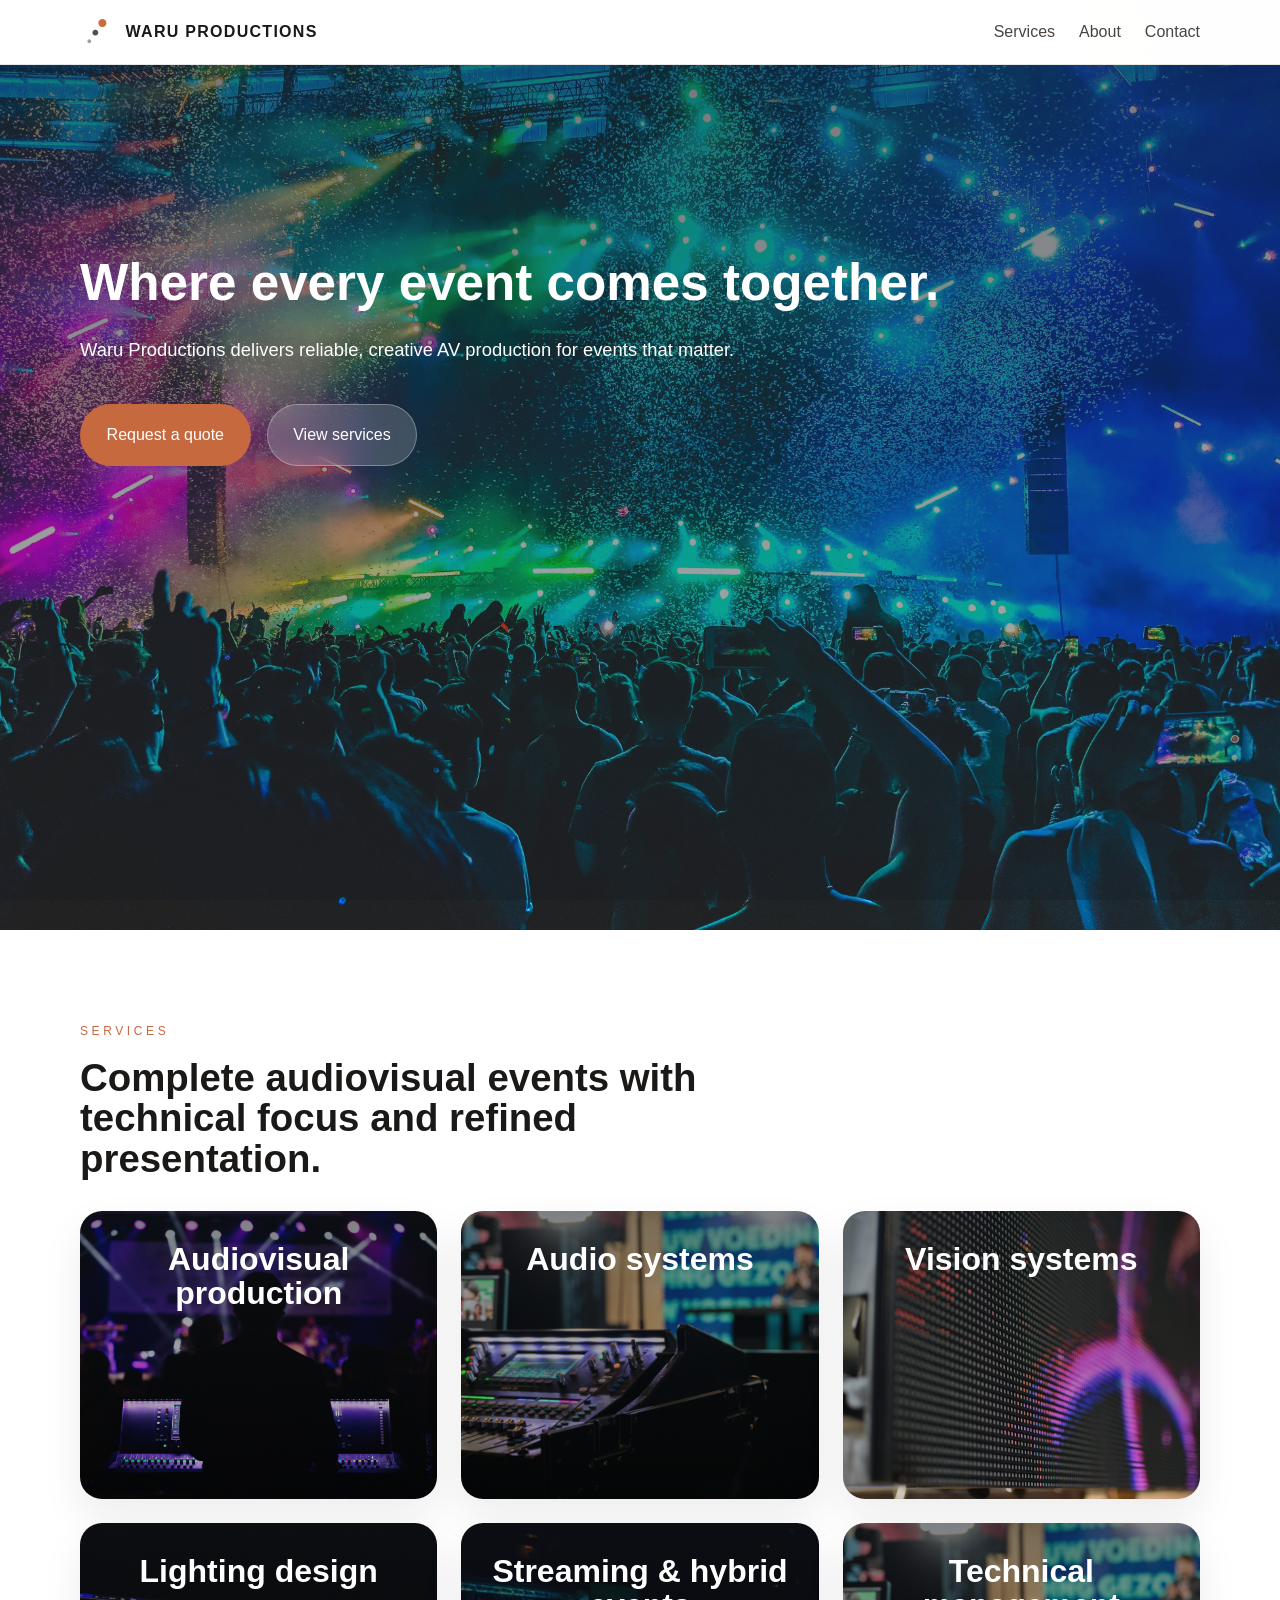
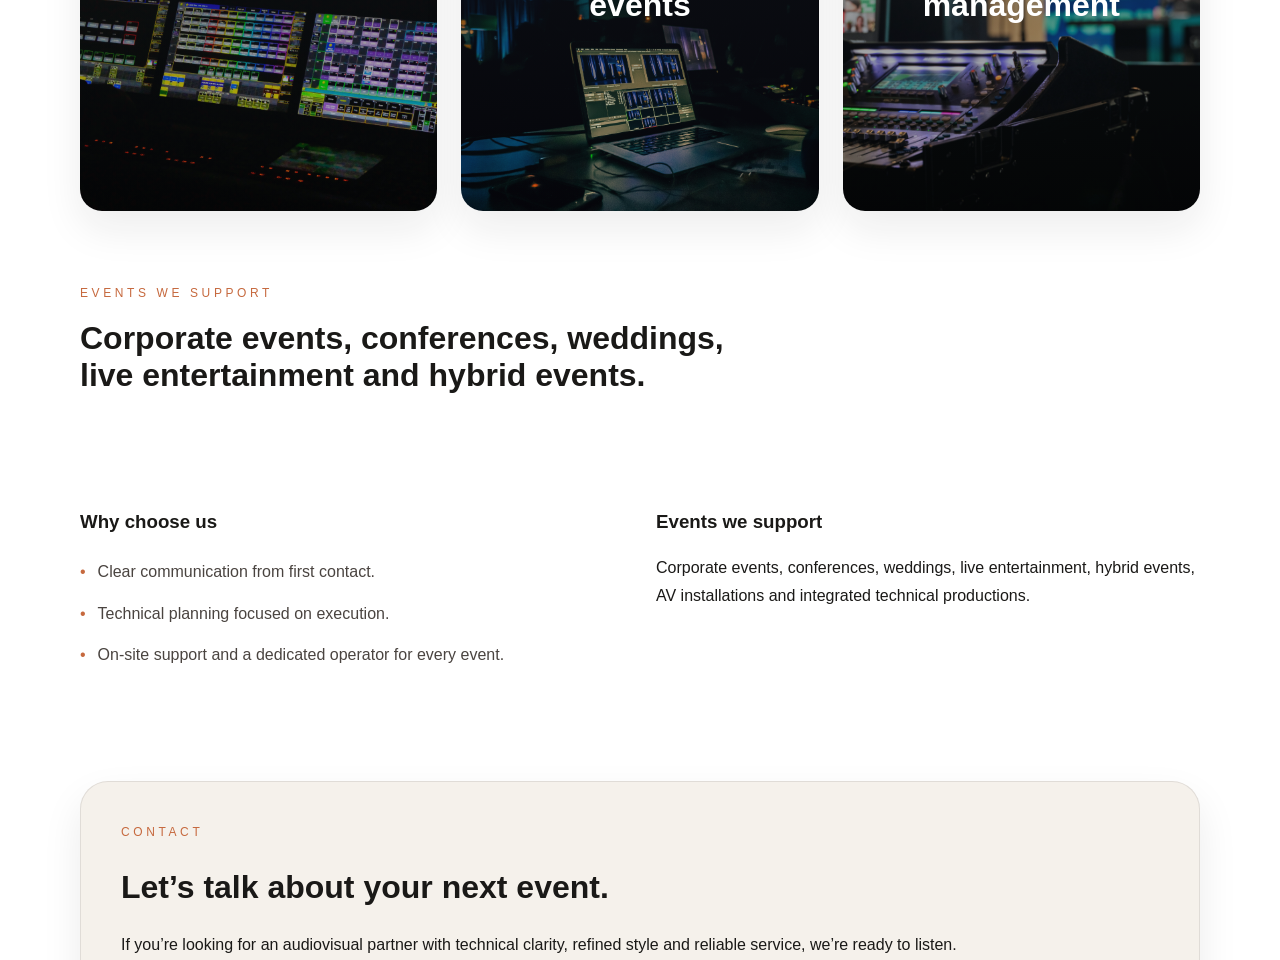
==== index.html @ 51857879 "primera versión del sitio" ====
<!DOCTYPE html>
<html lang="en">
  <head>
    <meta charset="UTF-8" />
    <meta name="viewport" content="width=device-width, initial-scale=1.0" />
    <title>Waru Productions | Reliable audiovisual production for events</title>
    <link rel="stylesheet" href="css/styles.css" />
  </head>
  <body>
    <header class="site-header">
      <div class="container header-inner">
        <a href="#home" class="brand">
          <img src="assets/waru-logo.png" alt="Waru Productions logo" class="brand-logo" />
          <span>Waru Productions</span>
        </a>
        <button class="nav-toggle" aria-expanded="false" aria-controls="site-nav">
          <span class="nav-toggle__bar"></span>
          <span class="nav-toggle__bar"></span>
          <span class="nav-toggle__bar"></span>
        </button>
        <nav id="site-nav" class="site-nav" aria-label="Main navigation">
          <a href="services.html">Services</a>
          <a href="about.html">About</a>
          <a href="#contact">Contact</a>
        </nav>
      </div>
    </header>

    <main>
      <section id="home" class="hero">
        <div class="container hero-grid">
          <div class="hero-copy hero-copy--large">
            <h1 class="typewriter" data-text="Where every event comes together."></h1>
            <p class="hero-text">
              Waru Productions delivers reliable, creative AV production for events that matter.
            </p>
            <div class="hero-actions">
              <a class="button button-primary" href="#contact">Request a quote</a>
              <a class="button button-secondary" href="#services">View services</a>
            </div>
          </div>
        </div>
      </section>

      <section id="services" class="section services-section">
        <div class="container">
          <div class="section-header">
            <p class="eyebrow">Services</p>
            <h2>Complete audiovisual events with technical focus and refined presentation.</h2>
          </div>
          <div class="services-grid">
            <article class="service-card service-card--live-events">
              <div class="service-card__inner">
                <div class="service-card__face service-card__face--front">
                  <h3>Audiovisual production</h3>
                </div>
                <div class="service-card__face service-card__face--back">
                  <p>Integrated sound, image and lighting design for seamless event experiences.</p>
                </div>
              </div>
            </article>
            <article class="service-card">
              <div class="service-card__inner">
                <div class="service-card__face service-card__face--front">
                  <h3>Audio systems</h3>
                </div>
                <div class="service-card__face service-card__face--back">
                  <p>Installation and tuning of sound systems with coverage, clarity and professional control.</p>
                </div>
              </div>
            </article>
            <article class="service-card service-card--led">
              <div class="service-card__inner">
                <div class="service-card__face service-card__face--front">
                  <h3>Vision systems</h3>
                </div>
                <div class="service-card__face service-card__face--back">
                  <p>Screens, projection and image control for rooms, auditoriums and hybrid environments.</p>
                </div>
              </div>
            </article>
            <article class="service-card service-card--ma-light">
              <div class="service-card__inner">
                <div class="service-card__face service-card__face--front">
                  <h3>Lighting design</h3>
                </div>
                <div class="service-card__face service-card__face--back">
                  <p>Light design and operation to set the right mood for every moment.</p>
                </div>
              </div>
            </article>
            <article class="service-card service-card--live-stream">
              <div class="service-card__inner">
                <div class="service-card__face service-card__face--front">
                  <h3>Streaming & hybrid events</h3>
                </div>
                <div class="service-card__face service-card__face--back">
                  <p>High-quality live streaming and mixed experiences without friction.</p>
                </div>
              </div>
            </article>
            <article class="service-card">
              <div class="service-card__inner">
                <div class="service-card__face service-card__face--front">
                  <h3>Technical management</h3>
                </div>
                <div class="service-card__face service-card__face--back">
                  <p>Production coordination, setup and continuous support throughout the event.</p>
                </div>
              </div>
            </article>
          </div>
        </div>
      </section>

      <section class="section events-support-section">
        <div class="container">
          <div class="section-header">
            <p class="eyebrow">Events we support</p>
            <h2>Corporate events, conferences, weddings, live entertainment and hybrid events.</h2>
          </div>
        </div>
      </section>

      <section class="section trust-section">
        <div class="container trust-grid">
          <div>
            <h3>Why choose us</h3>
            <ul class="trust-list">
              <li>Clear communication from first contact.</li>
              <li>Technical planning focused on execution.</li>
              <li>On-site support and a dedicated operator for every event.</li>
            </ul>
          </div>
          <div>
            <h3>Events we support</h3>
            <p>Corporate events, conferences, weddings, live entertainment, hybrid events, AV installations and integrated technical productions.</p>
          </div>
        </div>
      </section>

      <section id="contact" class="section contact-section">
        <div class="container contact-card">
          <div>
            <p class="eyebrow">Contact</p>
            <h2>Let’s talk about your next event.</h2>
            <p>If you’re looking for an audiovisual partner with technical clarity, refined style and reliable service, we’re ready to listen.</p>
          </div>
          <a class="button button-primary" href="mailto:info@waruproductions.com.au">Send inquiry</a>
        </div>
      </section>
    </main>

    <footer class="site-footer">
      <div class="container footer-inner">
        <p>Waru Productions — Reliable, premium audiovisual production.</p>
      </div>
    </footer>

    <script src="js/main.js" defer></script>
  </body>
</html>
---- css/styles.css ----
:root {
  color-scheme: light;
  --bg: #ffffff;
  --surface: #ebe0d9;
  --surface-alt: #f5f1eb;
  --text: #1a1917;
  --muted: #4a4440;
  --accent: #c6693e;
  --accent-soft: rgba(198, 105, 62, 0.14);
  --border: rgba(74, 68, 64, 0.12);
  --shadow: 0 18px 40px rgba(27, 24, 21, 0.08);
  --radius: 24px;
  font-family: Arial, "Helvetica Neue", Helvetica, sans-serif;
}

* {
  box-sizing: border-box;
}

html {
  scroll-behavior: smooth;
}

body {
  margin: 0;
  min-height: 100vh;
  background: var(--bg);
  color: var(--text);
  line-height: 1.75;
  font-family: Arial, "Helvetica Neue", Helvetica, sans-serif;
}

body::before {
  content: "";
  position: fixed;
  inset: 0;
  background: radial-gradient(circle at top right, rgba(198, 105, 62, 0.12), transparent 25%),
    radial-gradient(circle at bottom left, rgba(74, 68, 64, 0.08), transparent 18%);
  pointer-events: none;
  z-index: -1;
}

img {
  max-width: 100%;
  display: block;
}

a {
  color: inherit;
  text-decoration: none;
}

button,
a.button {
  font: inherit;
}

.container {
  width: min(1120px, calc(100% - 2rem));
  margin: 0 auto;
}

.site-header {
  position: sticky;
  top: 0;
  z-index: 10;
  backdrop-filter: blur(16px);
  background: rgba(255, 255, 255, 0.92);
  border-bottom: 1px solid var(--border);
}

.header-inner {
  display: flex;
  align-items: center;
  justify-content: space-between;
  gap: 1rem;
  padding: 1rem 0;
}

.brand {
  display: inline-flex;
  align-items: center;
  gap: 0.85rem;
  font-weight: 700;
  letter-spacing: 0.08em;
  text-transform: uppercase;
}

.brand-logo {
  width: 2rem;
  height: auto;
  display: block;
}

.site-nav {
  display: flex;
  gap: 1.5rem;
  align-items: center;
}

.site-nav a {
  color: var(--muted);
  transition: color 0.2s ease;
}

.site-nav a:hover,
.site-nav a:focus-visible {
  color: var(--text);
}

.nav-toggle {
  display: none;
  border: 0;
  background: transparent;
  padding: 0.5rem;
  cursor: pointer;
}

.nav-toggle__bar {
  display: block;
  width: 24px;
  height: 2px;
  margin: 5px 0;
  background: var(--text);
}

.hero {
  position: relative;
  min-height: 100vh;
  padding: 0;
  background-image: linear-gradient(rgba(20, 25, 31, 0.6), rgba(20, 25, 31, 0.3)),
    url("../assets/header.jpg");
  background-position: center;
  background-size: cover;
  background-repeat: no-repeat;
  background-attachment: fixed;
  color: #fff;
  transition: min-height 0.35s ease, padding 0.35s ease;
}

.hero.hero--collapsed {
  min-height: 62vh;
  padding: 3rem 0 2rem;
}

.hero-grid {
  position: relative;
  display: grid;
  min-height: 100%;
  align-items: end;
}

.hero-copy {
  padding: clamp(8rem, 18vw, 12rem) 0 6rem;
}

.hero-copy--large {
  max-width: 62rem;
}

.eyebrow {
  text-transform: uppercase;
  letter-spacing: 0.3em;
  font-size: 0.75rem;
  color: var(--accent);
  margin: 0 0 1rem;
}

.hero-copy h1 {
  margin: 0;
  font-size: clamp(2.75rem, 4vw, 4.25rem);
  line-height: 1.02;
  max-width: 100%;
  overflow: visible;
}

.typewriter {
  display: inline-block;
  overflow: hidden;
  white-space: nowrap;
  border-right: 2px solid rgba(255, 255, 255, 0.9);
}

.hero-text {
  max-width: 48rem;
  color: #ffffff;
  font-size: 1.15rem;
  margin: 1.5rem 0 2.25rem;
  line-height: 1.9;
  opacity: 0;
  transform: translateY(10px);
  transition: opacity 0.35s ease, transform 0.35s ease;
}

.hero-text.visible {
  opacity: 1;
  transform: translateY(0);
}

.typewriter {
  display: inline;
  width: 100%;
  min-height: 5rem;
  white-space: normal;
  color: #ffffff;
  border-right: 2px solid rgba(255, 255, 255, 0.9);
  word-break: break-word;
}

.hero-actions {
  display: flex;
  flex-wrap: wrap;
  gap: 1rem;
}

.button {
  display: inline-flex;
  align-items: center;
  justify-content: center;
  padding: 1rem 1.6rem;
  border-radius: 999px;
  border: 1px solid transparent;
  transition: transform 0.2s ease, background-color 0.2s ease, border-color 0.2s ease;
}

.button:hover,
.button:focus-visible {
  transform: translateY(-1px);
}

.button-primary {
  background: var(--accent);
  color: #fff;
}

.button-secondary {
  background: rgba(255, 255, 255, 0.18);
  color: #ffffff;
  border-color: rgba(255, 255, 255, 0.3);
  backdrop-filter: blur(10px);
}

.button-secondary:hover,
.button-secondary:focus-visible {
  background: rgba(255, 255, 255, 0.3);
}

.hero-details {
  display: grid;
  gap: 1rem;
}

.hero-details .stat-card {
  background: rgba(0, 0, 0, 0.36);
  border-color: rgba(255, 255, 255, 0.12);
}

.hero-details .stat-value,
.hero-details .stat-label {
  color: #fff;
}

.stat-card {
  background: var(--surface-alt);
  border: 1px solid var(--border);
  border-radius: var(--radius);
  padding: 1.5rem;
  box-shadow: var(--shadow);
}

.stat-value {
  margin: 0 0 0.75rem;
  font-size: 1.1rem;
  font-weight: 700;
}

.stat-label {
  margin: 0;
  color: var(--muted);
}

.section {
  padding: 3.5rem 0;
}

body.services-page .section {
  padding-top: 5.5rem;
}

.section-header {
  max-width: 42rem;
  margin-bottom: 2rem;
}

.section-header h2,
.about-section h2,
.trust-section h3,
.contact-section h2 {
  margin: 0;
}

.section-header h2 {
  font-size: clamp(2rem, 3vw, 3rem);
  line-height: 1.05;
}

.services-grid {
  display: grid;
  gap: 1.5rem;
  grid-template-columns: repeat(3, minmax(0, 1fr));
}

.service-card {
  perspective: 1400px;
}


.service-card__inner {
  position: relative;
  width: 100%;
  min-height: 18rem;
  transform-style: preserve-3d;
  transition: transform 0.8s ease;
  border-radius: 22px;
}

.service-card:hover .service-card__inner,
.service-card:focus-within .service-card__inner {
  transform: rotateY(180deg);
}

.service-card__face {
  position: absolute;
  inset: 0;
  display: flex;
  align-items: center;
  justify-content: center;
  padding: 1.75rem;
  border-radius: 22px;
  backface-visibility: hidden;
  background-image: linear-gradient(rgba(20, 25, 31, 0.55), rgba(20, 25, 31, 0.2)),
    url("../assets/conference.jpg");
  background-position: center;
  background-size: cover;
  background-repeat: no-repeat;
  color: #ffffff;
  box-shadow: var(--shadow);
}

.service-card--live-events .service-card__face,
.service-card--live-stream .service-card__face,
.service-card--led .service-card__face {
  background-image: linear-gradient(rgba(20, 25, 31, 0.55), rgba(20, 25, 31, 0.2));
}

.service-card--live-events .service-card__face--front,
.service-card--live-events .service-card__face--back {
  background-image: linear-gradient(rgba(20, 25, 31, 0.55), rgba(20, 25, 31, 0.2)),
    url("../assets/live-events.jpg");
}

.service-card--live-stream .service-card__face--front,
.service-card--live-stream .service-card__face--back {
  background-image: linear-gradient(rgba(20, 25, 31, 0.55), rgba(20, 25, 31, 0.2)),
    url("../assets/live-steam.jpg");
}

.service-card--led .service-card__face--front,
.service-card--led .service-card__face--back {
  background-image: linear-gradient(rgba(20, 25, 31, 0.55), rgba(20, 25, 31, 0.2)),
    url("../assets/led.jpg");
}

.service-card--ma-light .service-card__face--front,
.service-card--ma-light .service-card__face--back {
  background-image: linear-gradient(rgba(20, 25, 31, 0.55), rgba(20, 25, 31, 0.2)),
    url("../assets/ma-light.jpg");
}

.service-card__face--front {
  align-items: flex-start;
  padding-top: 2rem;
  text-align: center;
}

.service-card__face--back {
  transform: rotateY(180deg);
  text-align: center;
  align-items: flex-start;
  padding-top: 2rem;
}

.service-card__face h3,
.service-card__face p {
  margin: 0;
}

.service-card__face h3 {
  font-size: clamp(1.9rem, 2.5vw, 2.4rem);
  line-height: 1.05;
}

.service-card__face p {
  font-size: 1.1rem;
  line-height: 1.8;
  max-width: 18rem;
}

..about-grid {
  display: grid;
  gap: 2rem;
  grid-template-columns: minmax(0, 1.4fr) minmax(320px, 0.8fr);
}

.about-section p {
  margin: 1.25rem 0 0;
  color: var(--muted);
}

.mission-card,
.vision-card {
  margin-top: 2rem;
  padding: 2rem;
  border-radius: 24px;
  background: var(--surface-alt);
  border: 1px solid var(--border);
}

.mission-card .eyebrow,
.vision-card .eyebrow {
  margin: 0 0 0.5rem;
}

.mission-text {
  margin: 0;
  font-size: 1.05rem;
  line-height: 1.9;
  color: var(--text);
}


.trust-grid {
  display: grid;
  gap: 2rem;
  grid-template-columns: repeat(2, minmax(0, 1fr));
}

.trust-list {
  list-style: none;
  padding: 0;
  margin: 1.25rem 0 0;
  display: grid;
  gap: 0.85rem;
  color: var(--muted);
}

.trust-list li::before {
  content: "•";
  margin-right: 0.75rem;
  color: var(--accent);
}

.events-support-section {
  padding-top: 1rem;
  padding-bottom: 1.5rem;
}

.events-support-section .section-header {
  max-width: 42rem;
}

.events-support-section h2 {
  margin: 0;
  font-size: clamp(1.8rem, 2.5vw, 2.4rem);
  line-height: 1.15;
}

.contact-card {
  display: grid;
  gap: 1.5rem;
  padding: 2.5rem;
  border-radius: 28px;
  background: var(--surface-alt);
  border: 1px solid var(--border);
  box-shadow: var(--shadow);
  align-items: center;
}

.contact-section h2 {
  font-size: clamp(2rem, 2.5vw, 2.75rem);
}

.site-footer {
  padding: 1.5rem 0 2.5rem;
}

.footer-inner {
  display: flex;
  justify-content: space-between;
  align-items: center;
  gap: 1rem;
  color: var(--muted);
}

@media (max-width: 900px) {
  .hero-grid,
  .about-grid,
  .trust-grid {
    grid-template-columns: 1fr;
  }

  .services-grid {
    grid-template-columns: 1fr 1fr;
  }
}

@media (max-width: 720px) {
  .site-nav {
    position: absolute;
    inset: 100% 0 0 0;
    background: rgba(9, 13, 22, 0.98);
    flex-direction: column;
    padding: 1rem 1.5rem 1.5rem;
    gap: 1rem;
    border-top: 1px solid rgba(255, 255, 255, 0.08);
    transform: translateY(-100%);
    transition: transform 0.25s ease;
    pointer-events: none;
    opacity: 0;
  }

  .site-nav.open {
    transform: translateY(0);
    opacity: 1;
    pointer-events: auto;
  }

  .nav-toggle {
    display: inline-flex;
  }

  .services-grid {
    grid-template-columns: 1fr;
  }

  .footer-inner {
    flex-direction: column;
    align-items: flex-start;
  }
}
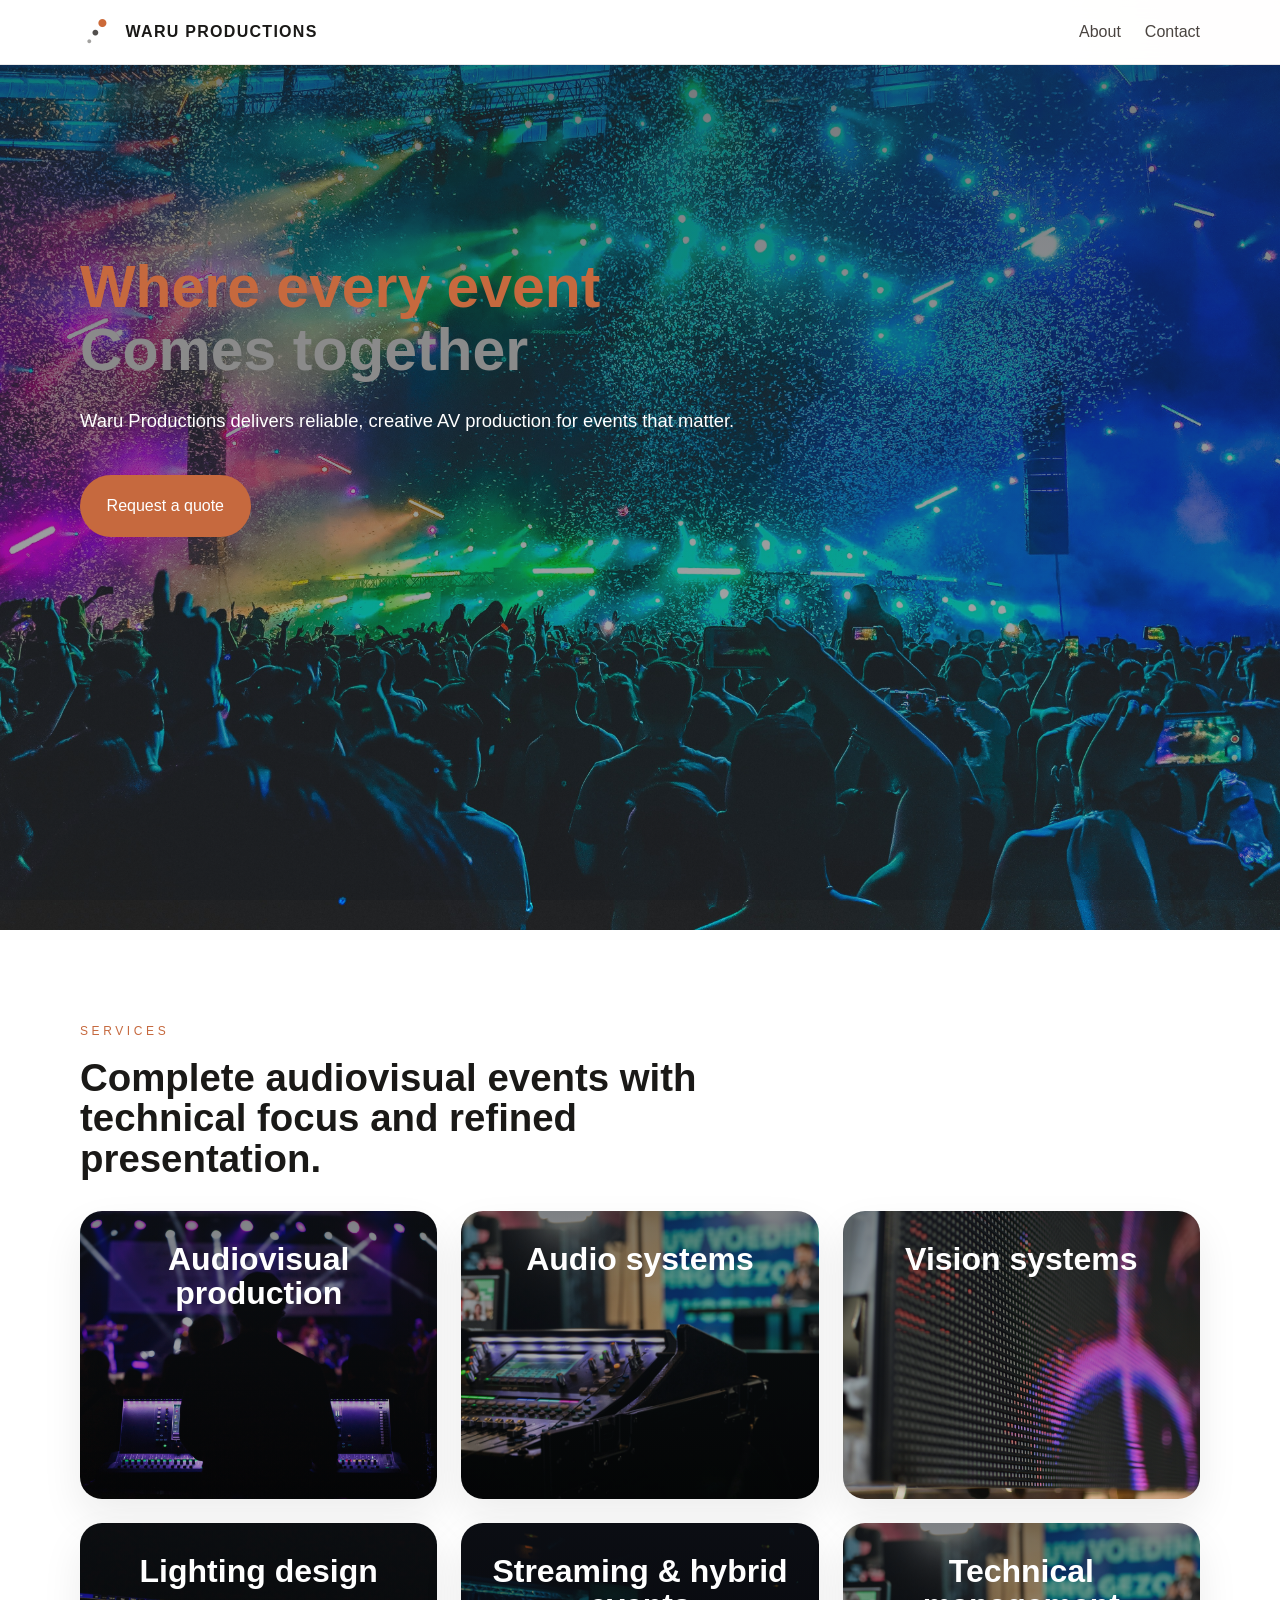
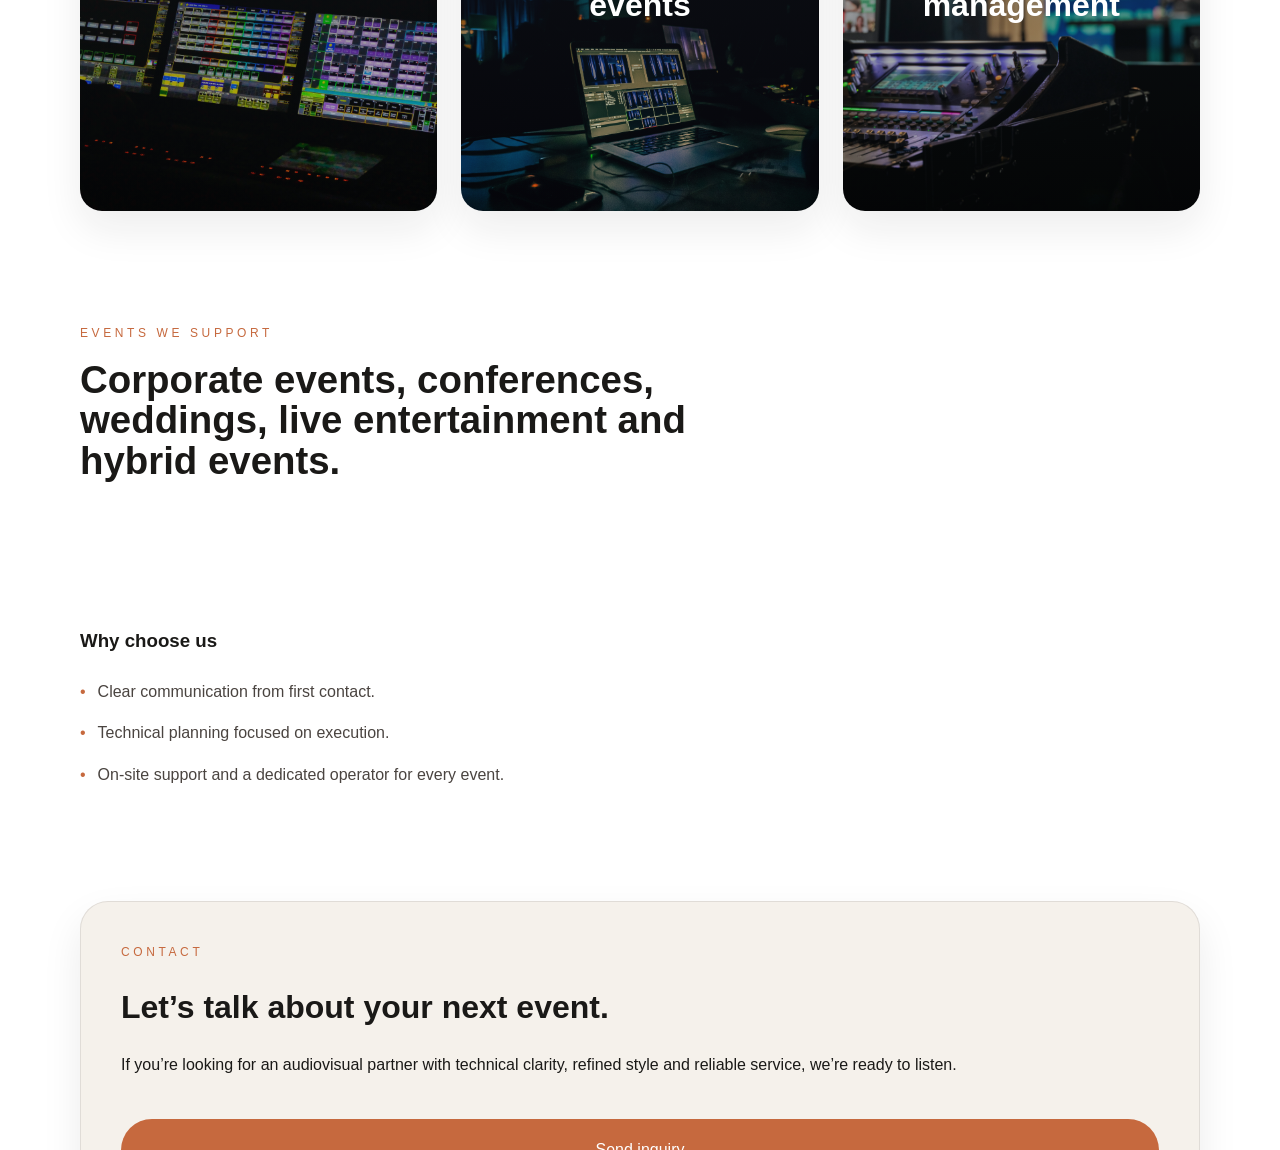
==== commit bdffc1bc: "actualizaciones del landing" ====
--- a/index.html
+++ b/index.html
@@ -19,7 +19,6 @@
           <span class="nav-toggle__bar"></span>
         </button>
         <nav id="site-nav" class="site-nav" aria-label="Main navigation">
-          <a href="services.html">Services</a>
           <a href="about.html">About</a>
           <a href="#contact">Contact</a>
         </nav>
@@ -30,13 +29,15 @@
       <section id="home" class="hero">
         <div class="container hero-grid">
           <div class="hero-copy hero-copy--large">
-            <h1 class="typewriter" data-text="Where every event comes together."></h1>
+            <h1 class="typewriter" data-text-part-one="Where every event" data-text-part-two="Comes together">
+              <span class="typewriter-part typewriter-part--accent"></span>
+              <span class="typewriter-part typewriter-part--muted"></span>
+            </h1>
             <p class="hero-text">
               Waru Productions delivers reliable, creative AV production for events that matter.
             </p>
             <div class="hero-actions">
               <a class="button button-primary" href="#contact">Request a quote</a>
-              <a class="button button-secondary" href="#services">View services</a>
             </div>
           </div>
         </div>
@@ -132,10 +133,6 @@
               <li>On-site support and a dedicated operator for every event.</li>
             </ul>
           </div>
-          <div>
-            <h3>Events we support</h3>
-            <p>Corporate events, conferences, weddings, live entertainment, hybrid events, AV installations and integrated technical productions.</p>
-          </div>
         </div>
       </section>
 
--- a/css/styles.css
+++ b/css/styles.css
@@ -108,6 +108,19 @@
   color: var(--text);
 }
 
+.site-nav {
+  display: flex;
+  gap: 1.5rem;
+  align-items: center;
+}
+
+.site-nav.open {
+  display: grid;
+  gap: 1rem;
+  padding: 1rem 0;
+  width: 100%;
+}
+
 .nav-toggle {
   display: none;
   border: 0;
@@ -168,17 +181,35 @@
 
 .hero-copy h1 {
   margin: 0;
-  font-size: clamp(2.75rem, 4vw, 4.25rem);
+  font-size: clamp(3rem, 4.6vw, 4.7rem);
   line-height: 1.02;
   max-width: 100%;
   overflow: visible;
 }
 
 .typewriter {
-  display: inline-block;
-  overflow: hidden;
-  white-space: nowrap;
+  display: flex;
+  flex-direction: column;
+  align-items: flex-start;
+  gap: 0.2rem;
+  width: 100%;
+  min-height: 5rem;
+  white-space: normal;
+  color: #ffffff;
   border-right: 2px solid rgba(255, 255, 255, 0.9);
+  word-break: break-word;
+}
+
+.typewriter-part {
+  display: block;
+}
+
+.typewriter-part--accent {
+  color: var(--accent);
+}
+
+.typewriter-part--muted {
+  color: #8a8a8a;
 }
 
 .hero-text {
@@ -195,16 +226,6 @@
 .hero-text.visible {
   opacity: 1;
   transform: translateY(0);
-}
-
-.typewriter {
-  display: inline;
-  width: 100%;
-  min-height: 5rem;
-  white-space: normal;
-  color: #ffffff;
-  border-right: 2px solid rgba(255, 255, 255, 0.9);
-  word-break: break-word;
 }
 
 .hero-actions {
@@ -406,7 +427,7 @@
   max-width: 18rem;
 }
 
-..about-grid {
+.about-grid {
   display: grid;
   gap: 2rem;
   grid-template-columns: minmax(0, 1.4fr) minmax(320px, 0.8fr);
@@ -442,7 +463,7 @@
 .trust-grid {
   display: grid;
   gap: 2rem;
-  grid-template-columns: repeat(2, minmax(0, 1fr));
+  grid-template-columns: 1fr;
 }
 
 .trust-list {
@@ -458,21 +479,6 @@
   content: "•";
   margin-right: 0.75rem;
   color: var(--accent);
-}
-
-.events-support-section {
-  padding-top: 1rem;
-  padding-bottom: 1.5rem;
-}
-
-.events-support-section .section-header {
-  max-width: 42rem;
-}
-
-.events-support-section h2 {
-  margin: 0;
-  font-size: clamp(1.8rem, 2.5vw, 2.4rem);
-  line-height: 1.15;
 }
 
 .contact-card {
@@ -502,15 +508,78 @@
   color: var(--muted);
 }
 
-@media (max-width: 900px) {
-  .hero-grid,
+@media (max-width: 980px) {
+  .container {
+    width: min(100%, calc(100% - 2rem));
+  }
+
+  .header-inner {
+    flex-wrap: wrap;
+    justify-content: space-between;
+    gap: 0.75rem;
+  }
+
+  .nav-toggle {
+    display: inline-flex;
+  }
+
+  .hero {
+    min-height: 85vh;
+  }
+
+  .hero-copy {
+    padding: 4rem 0 3rem;
+  }
+
+  .hero-copy h1 {
+    font-size: clamp(2.5rem, 7vw, 3.4rem);
+  }
+
+  .hero-text {
+    font-size: 1rem;
+    max-width: 100%;
+  }
+
+  .hero-actions {
+    flex-direction: column;
+    align-items: stretch;
+  }
+
+  .button {
+    width: 100%;
+  }
+
+  .section {
+    padding: 3rem 0;
+  }
+
   .about-grid,
   .trust-grid {
     grid-template-columns: 1fr;
   }
 
   .services-grid {
-    grid-template-columns: 1fr 1fr;
+    grid-template-columns: repeat(2, minmax(0, 1fr));
+  }
+
+  .service-card__inner {
+    min-height: 16rem;
+  }
+
+  .service-card__face h3 {
+    font-size: clamp(1.75rem, 4.5vw, 2.1rem);
+  }
+
+  .mission-card,
+  .vision-card,
+  .contact-card {
+    padding: 1.75rem;
+  }
+
+  .footer-inner {
+    flex-direction: column;
+    align-items: center;
+    text-align: center;
   }
 }
 
@@ -518,15 +587,16 @@
   .site-nav {
     position: absolute;
     inset: 100% 0 0 0;
-    background: rgba(9, 13, 22, 0.98);
+    background: rgba(255, 255, 255, 0.98);
     flex-direction: column;
     padding: 1rem 1.5rem 1.5rem;
     gap: 1rem;
-    border-top: 1px solid rgba(255, 255, 255, 0.08);
+    border-top: 1px solid rgba(0, 0, 0, 0.08);
     transform: translateY(-100%);
     transition: transform 0.25s ease;
     pointer-events: none;
     opacity: 0;
+    z-index: 9;
   }
 
   .site-nav.open {
@@ -535,16 +605,43 @@
     pointer-events: auto;
   }
 
-  .nav-toggle {
-    display: inline-flex;
+  .site-nav a {
+    width: 100%;
+    padding: 0.75rem 0;
+    color: var(--text);
+  }
+
+  .hero {
+    min-height: 70vh;
+    background-attachment: scroll;
+  }
+
+  .hero-copy {
+    padding: 3rem 0 2rem;
+  }
+
+  .hero-copy h1 {
+    font-size: clamp(2rem, 9vw, 2.75rem);
+  }
+
+  .hero-text {
+    font-size: 0.98rem;
   }
 
   .services-grid {
     grid-template-columns: 1fr;
   }
 
+  .section-header h2,
+  .contact-section h2 {
+    font-size: clamp(1.75rem, 8vw, 2.4rem);
+  }
+
+  .service-card__inner {
+    min-height: 14rem;
+  }
+
   .footer-inner {
-    flex-direction: column;
-    align-items: flex-start;
-  }
-}
+    align-items: center;
+  }
+}
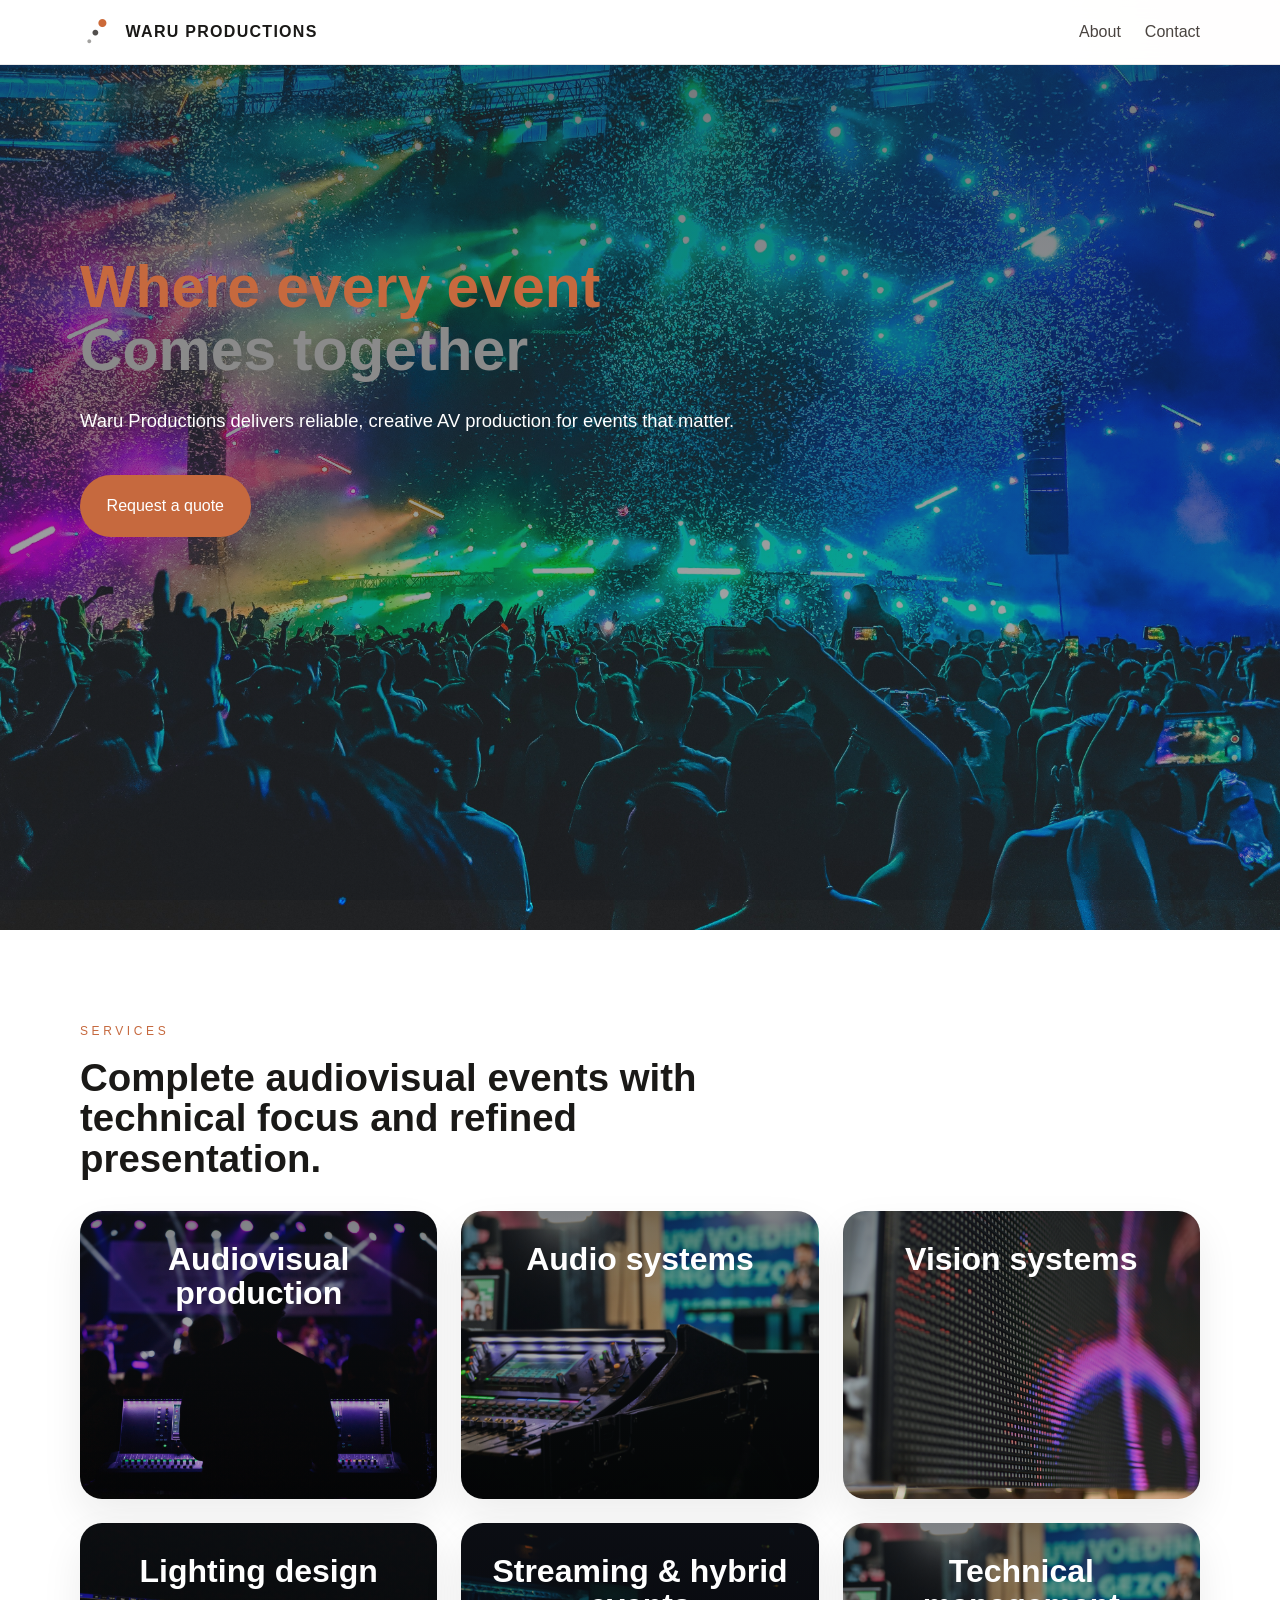
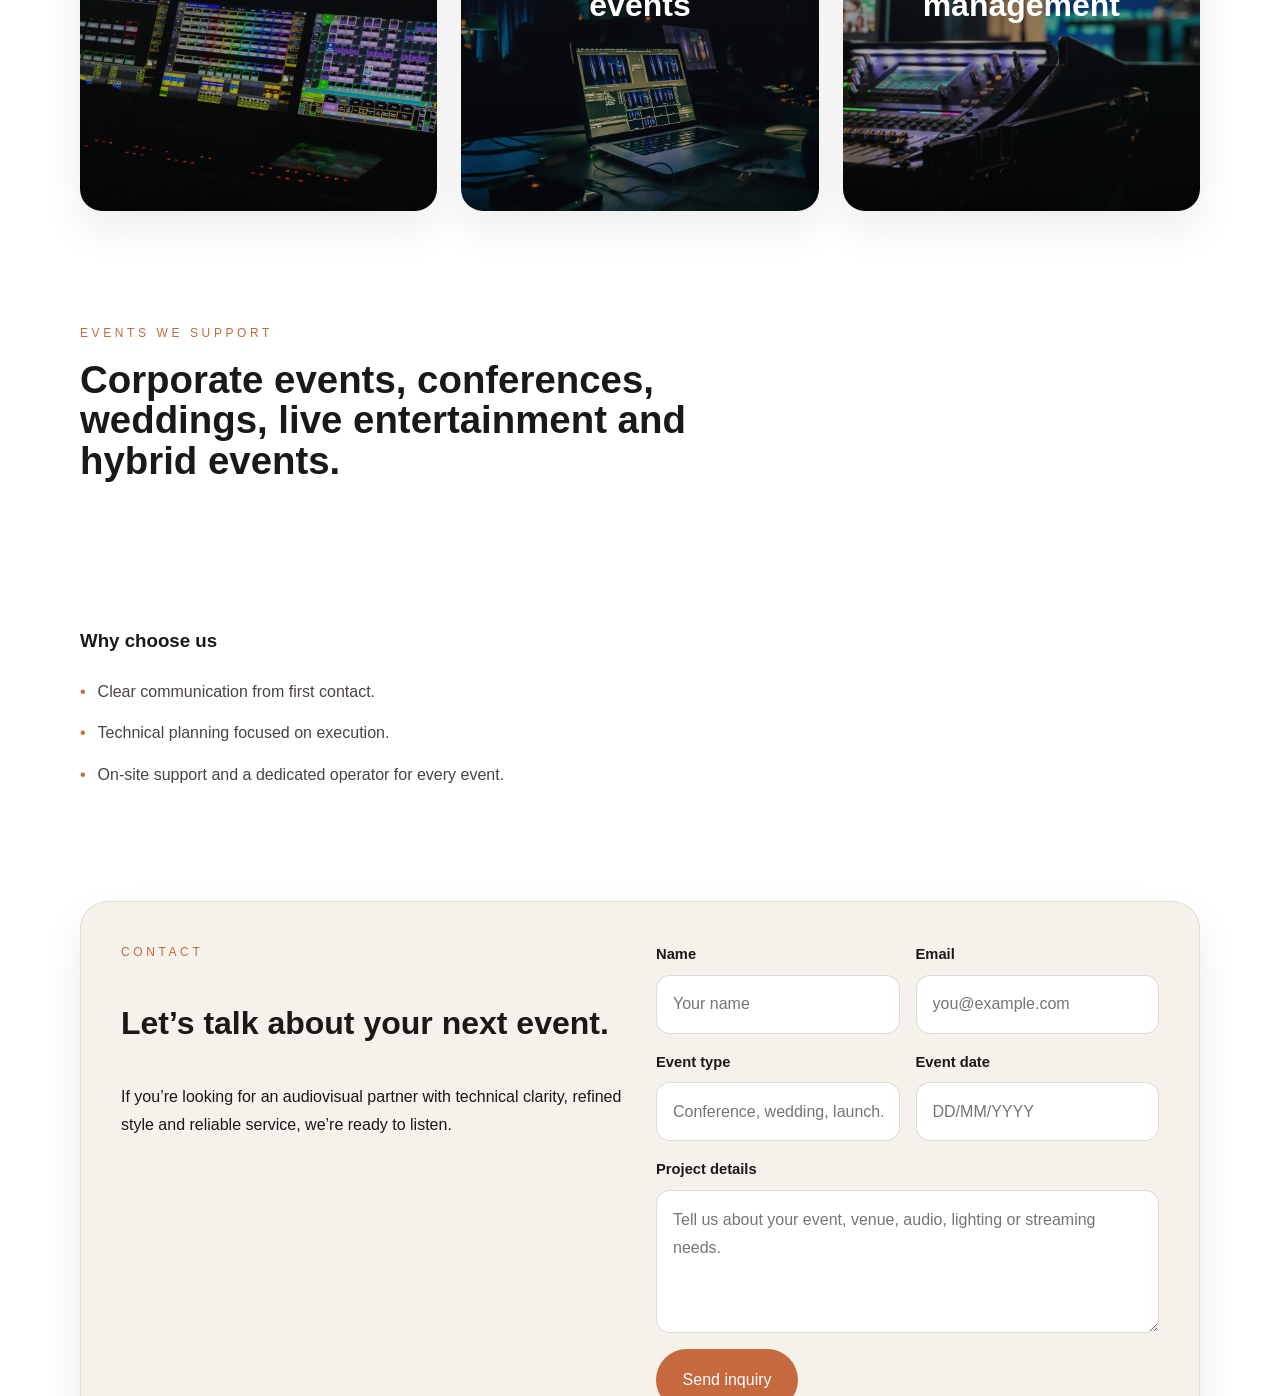
==== commit 65b613a9: "replace contact mailto with inline form" ====
--- a/index.html
+++ b/index.html
@@ -138,12 +138,46 @@
 
       <section id="contact" class="section contact-section">
         <div class="container contact-card">
-          <div>
+          <div class="contact-copy">
             <p class="eyebrow">Contact</p>
             <h2>Let’s talk about your next event.</h2>
             <p>If you’re looking for an audiovisual partner with technical clarity, refined style and reliable service, we’re ready to listen.</p>
           </div>
-          <a class="button button-primary" href="mailto:info@waruproductions.com.au">Send inquiry</a>
+
+          <form class="contact-form" id="contact-form">
+            <div class="form-grid">
+              <label class="field">
+                <span>Name</span>
+                <input type="text" name="name" placeholder="Your name" required />
+              </label>
+
+              <label class="field">
+                <span>Email</span>
+                <input type="email" name="email" placeholder="you@example.com" required />
+              </label>
+
+              <label class="field">
+                <span>Event type</span>
+                <input type="text" name="eventType" placeholder="Conference, wedding, launch..." required />
+              </label>
+
+              <label class="field">
+                <span>Event date</span>
+                <input type="text" name="eventDate" placeholder="DD/MM/YYYY" />
+              </label>
+
+              <label class="field field--full">
+                <span>Project details</span>
+                <textarea name="details" rows="4" placeholder="Tell us about your event, venue, audio, lighting or streaming needs." required></textarea>
+              </label>
+            </div>
+
+            <div class="form-actions">
+              <button class="button button-primary" type="submit">Send inquiry</button>
+            </div>
+
+            <p class="form-message" aria-live="polite"></p>
+          </form>
         </div>
       </section>
     </main>
--- a/css/styles.css
+++ b/css/styles.css
@@ -346,7 +346,8 @@
 }
 
 .service-card:hover .service-card__inner,
-.service-card:focus-within .service-card__inner {
+.service-card:focus-within .service-card__inner,
+.service-card.is-flipped .service-card__inner {
   transform: rotateY(180deg);
 }
 
@@ -483,17 +484,77 @@
 
 .contact-card {
   display: grid;
-  gap: 1.5rem;
+  grid-template-columns: 1fr 1fr;
+  gap: 2rem;
   padding: 2.5rem;
   border-radius: 28px;
   background: var(--surface-alt);
   border: 1px solid var(--border);
   box-shadow: var(--shadow);
-  align-items: center;
+  align-items: start;
+}
+
+.contact-copy {
+  display: grid;
+  gap: 1rem;
 }
 
 .contact-section h2 {
   font-size: clamp(2rem, 2.5vw, 2.75rem);
+}
+
+.contact-form {
+  display: grid;
+  gap: 1rem;
+}
+
+.form-grid {
+  display: grid;
+  grid-template-columns: repeat(2, minmax(0, 1fr));
+  gap: 1rem;
+}
+
+.field {
+  display: grid;
+  gap: 0.45rem;
+  color: var(--text);
+}
+
+.field span {
+  font-size: 0.92rem;
+  font-weight: 700;
+}
+
+.field input,
+.field textarea {
+  width: 100%;
+  padding: 0.9rem 1rem;
+  border: 1px solid rgba(74, 68, 64, 0.18);
+  border-radius: 14px;
+  background: #ffffff;
+  color: var(--text);
+  font: inherit;
+}
+
+.field input:focus,
+.field textarea:focus {
+  outline: 2px solid rgba(198, 105, 62, 0.28);
+  border-color: var(--accent);
+}
+
+.field--full {
+  grid-column: 1 / -1;
+}
+
+.form-actions {
+  display: flex;
+  justify-content: flex-start;
+}
+
+.form-message {
+  margin: 0;
+  color: var(--accent);
+  font-weight: 700;
 }
 
 .site-footer {
@@ -576,6 +637,14 @@
     padding: 1.75rem;
   }
 
+  .contact-card {
+    grid-template-columns: 1fr;
+  }
+
+  .form-grid {
+    grid-template-columns: 1fr;
+  }
+
   .footer-inner {
     flex-direction: column;
     align-items: center;
@@ -584,31 +653,49 @@
 }
 
 @media (max-width: 720px) {
+  .header-inner {
+    flex-wrap: wrap;
+    position: relative;
+    align-items: flex-start;
+  }
+
   .site-nav {
+    display: none;
+    width: 100%;
+    flex-direction: column;
+    align-items: stretch;
+    gap: 0.25rem;
+    padding-top: 0.75rem;
+    border-top: 1px solid rgba(0, 0, 0, 0.08);
+    background: rgba(255, 255, 255, 0.98);
+  }
+
+  .site-nav.open {
     position: absolute;
-    inset: 100% 0 0 0;
+    top: calc(100% + 0.5rem);
+    left: 0;
+    right: 0;
+    display: grid;
+    padding: 0.85rem 1rem 1rem;
+    border: 1px solid rgba(0, 0, 0, 0.08);
+    border-radius: 18px;
     background: rgba(255, 255, 255, 0.98);
-    flex-direction: column;
-    padding: 1rem 1.5rem 1.5rem;
-    gap: 1rem;
-    border-top: 1px solid rgba(0, 0, 0, 0.08);
-    transform: translateY(-100%);
-    transition: transform 0.25s ease;
-    pointer-events: none;
-    opacity: 0;
-    z-index: 9;
-  }
-
-  .site-nav.open {
-    transform: translateY(0);
-    opacity: 1;
-    pointer-events: auto;
+    box-shadow: 0 10px 28px rgba(0, 0, 0, 0.08);
+    z-index: 30;
   }
 
   .site-nav a {
     width: 100%;
-    padding: 0.75rem 0;
+    padding: 0.75rem 0.25rem;
     color: var(--text);
+    font-weight: 700;
+    border-radius: 10px;
+  }
+
+  .site-nav a:hover,
+  .site-nav a:focus-visible {
+    background: rgba(198, 105, 62, 0.08);
+    color: var(--accent);
   }
 
   .hero {
